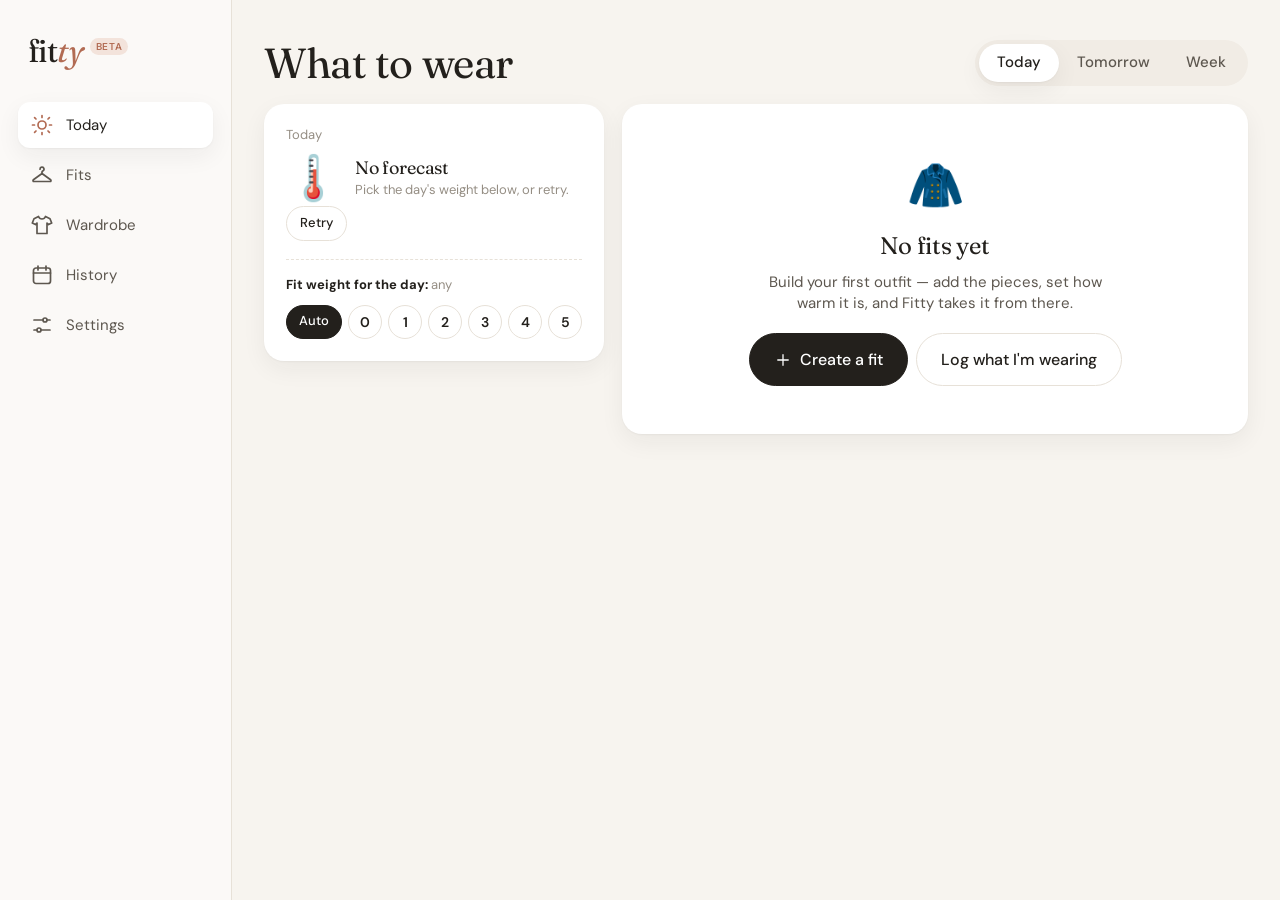
==== beta/index.html @ eacb48b5 "Fitty v2.7 beta Seasonal storage, share a fit as an image, device-to-device transfer by QR. Lives in" ====
<!DOCTYPE html>
<html lang="en">
<head>
  <meta charset="utf-8">
  <meta name="viewport" content="width=device-width, initial-scale=1, viewport-fit=cover">
  <title>fitty</title>
  <meta name="description" content="Fitty picks your outfit so you don't have to.">
  <meta name="theme-color" content="#F7F4EF">
  <meta name="color-scheme" content="light dark">
  <script>
    // Apply the saved theme before the page paints (no white flash in dark mode).
    try {
      var p = localStorage.getItem('fitbud:theme') || 'light';
      var t = p === 'system' ? (matchMedia('(prefers-color-scheme: dark)').matches ? 'dark' : 'light') : p;
      document.documentElement.dataset.theme = t;
      var l = localStorage.getItem('fitty:lang');
      if (l === 'ar') { document.documentElement.lang = 'ar'; document.documentElement.dir = 'rtl'; }
    } catch (e) {}
  </script>
  <link rel="manifest" href="manifest.webmanifest">
  <link rel="icon" href="icons/icon-192.png" type="image/png">
  <link rel="apple-touch-icon" href="icons/apple-touch-icon.png">
  <meta name="apple-mobile-web-app-capable" content="yes">
  <meta name="mobile-web-app-capable" content="yes">
  <meta name="apple-mobile-web-app-status-bar-style" content="default">
  <meta name="apple-mobile-web-app-title" content="fitty">
  <link rel="preconnect" href="https://fonts.googleapis.com">
  <link rel="preconnect" href="https://fonts.gstatic.com" crossorigin>
  <link href="https://fonts.googleapis.com/css2?family=Fraunces:ital,opsz,wght@0,9..144,400;0,9..144,600;1,9..144,400;1,9..144,600&family=DM+Sans:opsz,wght@9..40,400;9..40,500;9..40,600&family=IBM+Plex+Sans+Arabic:wght@400;500;600&family=Noto+Naskh+Arabic:wght@500;600&display=swap" rel="stylesheet">
  <link rel="stylesheet" href="styles.css">
</head>
<body>
  <div class="app">
    <aside class="sidenav" aria-label="Main">
      <div class="brand">fit<em>ty</em></div>
      <nav class="navlist" id="sidenav"></nav>
    </aside>
    <main class="main">
      <header class="topbar">
        <div class="brand brand-mobile">fit<em>ty</em></div>
        <div id="topbar-right"></div>
      </header>
      <section id="view" class="view"></section>
    </main>
    <nav class="tabbar" id="tabbar" aria-label="Main"></nav>
  </div>
  <div id="sheets"></div>
  <div id="toasts" aria-live="polite"></div>
  <div id="dropveil" class="dropveil" hidden><div>Drop photos on a section</div></div>
  <script type="module" src="js/app.js"></script>
</body>
</html>
---- beta/styles.css ----
/* Fitty — light, airy, fashion-app styling */
:root {
  --bg: #F7F4EF;
  --surface: #FFFFFF;
  --tile: #F1ECE5;
  --tile-2: #EAE3D9;
  --ink: #23201C;
  --ink-2: #5D574F;
  --muted: #958E84;
  --line: #E7E1D8;
  --accent: #B26B53;
  --accent-ink: #FFFFFF;
  --accent-soft: #F3E3DB;
  --ok: #5E7F64;
  --danger: #B5483C;
  --light: #F0C987;
  --heavy: #8EA6BC;
  --radius: 20px;
  --radius-s: 12px;
  --shadow: 0 1px 2px rgba(35,32,28,.04), 0 8px 24px rgba(35,32,28,.06);
  --shadow-lg: 0 20px 60px rgba(35,32,28,.18);
  --serif: 'Fraunces', 'Iowan Old Style', 'Palatino Linotype', Georgia, serif;
  --sans: 'DM Sans', system-ui, -apple-system, 'Segoe UI', Roboto, sans-serif;
  --safe-b: env(safe-area-inset-bottom, 0px);
  --on-ink: #FFFFFF;
  --glass: rgba(255,255,255,.88);
  --glass-2: rgba(255,255,255,.5);
  --float: rgba(255,255,255,.94);
  --ok-soft: #E5EEE6;
  --backdrop: rgba(35,32,28,.32);
  --range-mid: #E9DFCF;
  --toast-btn: #F3E3DB;
  color-scheme: light;
}
:root[data-theme="dark"] {
  --bg: #151311;
  --surface: #1F1C19;
  --tile: #2A2622;
  --tile-2: #3A342E;
  --ink: #F2EDE6;
  --ink-2: #C9C1B6;
  --muted: #8F877C;
  --line: #342F2A;
  --accent: #D9917A;
  --accent-ink: #1A1715;
  --accent-soft: #3B2A23;
  --ok: #93B898;
  --ok-soft: #22302A;
  --danger: #EC8476;
  --light: #C9A15E;
  --heavy: #7D98B2;
  --on-ink: #171513;
  --glass: rgba(26,23,21,.86);
  --glass-2: rgba(31,28,25,.6);
  --float: rgba(31,28,25,.94);
  --backdrop: rgba(0,0,0,.55);
  --range-mid: #4A433B;
  --toast-btn: #B26B53;
  --shadow: 0 1px 2px rgba(0,0,0,.3), 0 8px 24px rgba(0,0,0,.25);
  --shadow-lg: 0 20px 60px rgba(0,0,0,.55);
  color-scheme: dark;
}
html { transition: background-color .2s; }
.theme-btn svg { width: 18px; height: 18px; }
#topbar-right { display: flex; gap: 8px; align-items: center; }

* { box-sizing: border-box; }
html, body { margin: 0; height: 100%; }
body {
  background: var(--bg); color: var(--ink); font-family: var(--sans); font-size: 15px; line-height: 1.45;
  -webkit-font-smoothing: antialiased; -webkit-tap-highlight-color: transparent;
}
button, input, select { font: inherit; color: inherit; }
button { cursor: pointer; }
img { display: block; max-width: 100%; }
h1, h2, h3 { font-family: var(--serif); font-weight: 400; margin: 0; letter-spacing: -0.01em; }
h1 { font-size: 34px; line-height: 1.1; }
h2 { font-size: 24px; }
h3 { font-size: 18px; }
.muted { color: var(--muted); }
.small { font-size: 13px; }
.hidden { display: none !important; }

/* ---------- Layout ---------- */
.app { display: flex; min-height: 100vh; }
.sidenav { display: none; }
.main { flex: 1; min-width: 0; padding-bottom: calc(84px + var(--safe-b)); }
.topbar { display: flex; align-items: center; justify-content: space-between; padding: 18px 20px 6px; }
.brand { font-family: var(--serif); font-size: 26px; letter-spacing: -0.02em; }
.brand em { color: var(--accent); }
.view { padding: 8px 20px 24px; max-width: 1120px; margin: 0 auto; }
.view-head { display: flex; align-items: end; justify-content: space-between; gap: 12px; margin: 10px 0 18px; flex-wrap: wrap; }
.view-head p { margin: 6px 0 0; }

.tabbar {
  position: fixed; left: 0; right: 0; bottom: 0; z-index: 20;
  display: grid; grid-template-columns: repeat(5, 1fr);
  background: var(--glass); backdrop-filter: blur(16px); -webkit-backdrop-filter: blur(16px);
  border-top: 1px solid var(--line); padding: 6px 4px calc(6px + var(--safe-b));
}
.tab { background: none; border: 0; display: flex; flex-direction: column; align-items: center; gap: 2px;
  padding: 6px 0; font-size: 11px; color: var(--muted); border-radius: 12px; }
.tab svg { width: 24px; height: 24px; }
.tab.active { color: var(--ink); }
.tab.active svg { color: var(--accent); }

@media (min-width: 900px) {
  .sidenav { display: flex; flex-direction: column; gap: 28px; width: 232px; padding: 28px 18px;
    position: sticky; top: 0; height: 100vh; border-inline-end: 1px solid var(--line); background: var(--glass-2); }
  .sidenav .brand { font-size: 32px; padding-inline-start: 10px; }
  .navlist { display: flex; flex-direction: column; gap: 4px; }
  .navlist .tab { flex-direction: row; gap: 12px; font-size: 15px; padding: 11px 12px; justify-content: flex-start; color: var(--ink-2); }
  .navlist .tab.active { background: var(--surface); box-shadow: var(--shadow); color: var(--ink); }
  .tabbar, .brand-mobile { display: none; }
  .main { padding-bottom: 0; }
  .topbar { padding: 22px 32px 0; justify-content: flex-end; }
  .view { padding: 8px 32px 40px; }
  h1 { font-size: 42px; }
}

/* ---------- Buttons & inputs ---------- */
.btn { border: 1px solid var(--line); background: var(--surface); border-radius: 999px; padding: 10px 18px;
  font-weight: 500; display: inline-flex; align-items: center; justify-content: center; gap: 8px; transition: transform .08s, background .15s; }
.btn:active { transform: scale(.97); }
.btn svg { width: 18px; height: 18px; }
.btn.primary { background: var(--ink); color: var(--on-ink); border-color: var(--ink); }
.btn.accent { background: var(--accent); color: var(--accent-ink); border-color: var(--accent); }
.btn.ghost { background: transparent; border-color: transparent; }
.btn.danger { color: var(--danger); }
.btn.danger.solid { background: var(--danger); color: #fff; border-color: var(--danger); }
.btn.lg { padding: 14px 24px; font-size: 16px; }
.btn.sm { padding: 7px 13px; font-size: 13px; }
.btn.icon { padding: 9px; border-radius: 50%; }
.btn[disabled] { opacity: .45; pointer-events: none; }
.input, select.input { width: 100%; border: 1px solid var(--line); background: var(--surface); border-radius: var(--radius-s);
  padding: 11px 14px; outline: none; transition: border-color .15s; }
.input:focus { border-color: var(--ink-2); }
label.field { display: block; margin-bottom: 16px; }
label.field > span { display: block; font-size: 13px; color: var(--ink-2); margin-bottom: 6px; font-weight: 500; }

.chips { display: flex; gap: 8px; overflow-x: auto; padding: 2px 2px 6px; scrollbar-width: none; }
.chips::-webkit-scrollbar { display: none; }
.chip { flex: none; border: 1px solid var(--line); background: var(--surface); border-radius: 999px; padding: 7px 14px;
  font-size: 13.5px; color: var(--ink-2); display: inline-flex; align-items: center; gap: 7px; white-space: nowrap; }
.chip.active { background: var(--ink); color: var(--on-ink); border-color: var(--ink); }
.chip .dot { width: 8px; height: 8px; border-radius: 50%; }

.seg { display: inline-flex; background: var(--tile); border-radius: 999px; padding: 4px; }
.seg button { border: 0; background: transparent; padding: 8px 18px; border-radius: 999px; font-weight: 500; color: var(--ink-2); }
.seg button.active { background: var(--surface); color: var(--ink); box-shadow: var(--shadow); }

.card { background: var(--surface); border-radius: var(--radius); box-shadow: var(--shadow); }
.pad { padding: 20px; }

/* ---------- Today ---------- */
.today-grid { display: grid; gap: 18px; }
@media (min-width: 900px) { .today-grid { grid-template-columns: 340px 1fr; align-items: start; } }
.weather { padding: 22px; position: relative; overflow: hidden; }
.weather .big { display: flex; align-items: center; gap: 14px; margin: 10px 0 6px; }
.weather .emoji { font-size: 44px; line-height: 1; }
.weather .temp { font-family: var(--serif); font-size: 48px; line-height: 1; }
.weather .temp small { font-size: 18px; color: var(--muted); font-family: var(--sans); }
.weather .meta { display: flex; gap: 14px; flex-wrap: wrap; color: var(--ink-2); font-size: 13.5px; }
.target { margin-top: 18px; padding-top: 16px; border-top: 1px dashed var(--line); }
.target-row { display: grid; grid-template-columns: auto repeat(6, minmax(0, 1fr)); gap: 6px; margin-top: 10px; }
.wbtn { width: 100%; aspect-ratio: 1; max-width: 42px; justify-self: center; border-radius: 50%; border: 1px solid var(--line); background: var(--surface); font-weight: 600; font-size: 14px; }
.wbtn.auto { width: auto; max-width: none; aspect-ratio: auto; padding: 0 12px; border-radius: 999px; font-weight: 500; font-size: 13px; }
.wbtn.active { background: var(--ink); color: var(--on-ink); border-color: var(--ink); }
.wbtn.suggested:not(.active) { border-color: var(--accent); color: var(--accent); }

.rec { padding: 18px; }
.rec-head { display: flex; justify-content: space-between; align-items: start; gap: 10px; margin-bottom: 14px; }
.rec-actions { display: grid; grid-template-columns: 1fr 1.6fr; gap: 10px; margin-top: 16px; }
.reasons { display: flex; gap: 8px; flex-wrap: wrap; margin-top: 12px; }
.reason { font-size: 12.5px; background: var(--tile); color: var(--ink-2); border-radius: 999px; padding: 5px 11px; }
.wearing-badge { display: inline-flex; align-items: center; gap: 6px; background: var(--ok-soft); color: var(--ok); padding: 5px 12px; border-radius: 999px; font-size: 13px; font-weight: 600; }
.empty { text-align: center; padding: 48px 24px; }
.empty .art { font-size: 46px; margin-bottom: 10px; }
.empty p { color: var(--ink-2); max-width: 340px; margin: 8px auto 18px; }
.fade-in { animation: fadeIn .35s ease; }
@keyframes fadeIn { from { opacity: 0; transform: translateY(6px); } to { opacity: 1; transform: none; } }

/* Flat-lay of a fit */
.flatlay { display: grid; grid-template-columns: repeat(auto-fill, minmax(130px, 1fr)); gap: 10px; }
.flatlay.big { grid-template-columns: repeat(auto-fill, minmax(150px, 1fr)); }
.item { background: var(--tile); border-radius: 16px; overflow: hidden; position: relative; aspect-ratio: 1 / 1.12; display: flex; flex-direction: column; }
.item .img { flex: 1; display: flex; align-items: center; justify-content: center; padding: 10px; min-height: 0; }
.item .img img { max-height: 100%; max-width: 100%; object-fit: contain; filter: drop-shadow(0 6px 10px rgba(35,32,28,.12)); }
.item .label { padding: 7px 10px 9px; font-size: 12.5px; line-height: 1.25; }
.item .label b { display: block; font-weight: 500; white-space: nowrap; overflow: hidden; text-overflow: ellipsis; }
.item .label span { color: var(--muted); font-size: 11.5px; text-transform: capitalize; }
.item.textonly .img { font-family: var(--serif); font-size: 19px; text-align: center; color: var(--ink-2); padding: 14px; line-height: 1.2; word-break: break-word; }
.item .x { position: absolute; top: 6px; inset-inline-end: 6px; width: 28px; height: 28px; border-radius: 50%; border: 0; background: var(--float); color: var(--ink);
  display: flex; align-items: center; justify-content: center; box-shadow: var(--shadow); }
.item .x svg { width: 14px; height: 14px; }
.item .busy { position: absolute; inset-inline-start: 8px; top: 8px; font-size: 11px; background: var(--float); padding: 3px 8px; border-radius: 999px; }
.item.selected { outline: 2.5px solid var(--ink); outline-offset: -2.5px; }
.item .check { position: absolute; top: 7px; inset-inline-end: 7px; width: 24px; height: 24px; border-radius: 50%; background: var(--ink); color: var(--on-ink); display: none; align-items: center; justify-content: center; }
.item.selected .check { display: flex; }
.item .check svg { width: 14px; height: 14px; }
button.item { border: 0; padding: 0; text-align: start; }

/* ---------- Fits list ---------- */
.fit-grid { display: grid; grid-template-columns: repeat(auto-fill, minmax(160px, 1fr)); gap: 14px; }
@media (min-width: 900px) { .fit-grid { grid-template-columns: repeat(auto-fill, minmax(210px, 1fr)); gap: 18px; } }
.fitcard { position: relative; border: 0; padding: 0; text-align: start; background: var(--surface); border-radius: var(--radius); box-shadow: var(--shadow); overflow: hidden; transition: transform .15s; }
.fitcard:hover { transform: translateY(-2px); }
.fitcard .body { padding: 10px 13px 13px; }
.fitcard .name { font-family: var(--serif); font-size: 17px; white-space: nowrap; overflow: hidden; text-overflow: ellipsis; }
.fitcard .sub { display: flex; justify-content: space-between; align-items: center; font-size: 12px; color: var(--muted); margin-top: 3px; gap: 6px; }
.collage { display: grid; gap: 3px; aspect-ratio: 1 / 1; background: var(--surface); padding: 3px; }
.collage .c { background: var(--tile); display: flex; align-items: center; justify-content: center; overflow: hidden; border-radius: 10px; min-height: 0; min-width: 0; }
.collage .c img { max-width: 88%; max-height: 88%; object-fit: contain; }
.collage .c.t { font-family: var(--serif); font-size: 14px; color: var(--ink-2); text-align: center; padding: 6px; line-height: 1.15; }
.collage.n1 { grid-template-columns: 1fr; }
.collage.n2 { grid-template-columns: 1fr 1fr; }
.collage.n3 { grid-template-columns: 1fr 1fr; grid-template-rows: 1fr 1fr; }
.collage.n3 .c:first-child { grid-row: span 2; }
.collage.n4 { grid-template-columns: 1fr 1fr; grid-template-rows: 1fr 1fr; }
.wdots { display: inline-flex; gap: 3px; align-items: center; }
.wdots i { width: 6px; height: 6px; border-radius: 50%; background: var(--tile-2); }
.wdots i.on { background: var(--heavy); }
.wdots.light i.on { background: var(--light); }
.grouptag { display: inline-flex; align-items: center; gap: 5px; font-size: 12px; color: var(--ink-2); }
.grouptag .dot { width: 7px; height: 7px; border-radius: 50%; }
.fab-row { display: flex; gap: 8px; }

/* ---------- Sheets (modals) ---------- */
#sheets .sheet-wrap { position: fixed; inset: 0; z-index: 50; display: flex; align-items: flex-end; justify-content: center; }
.sheet-backdrop { position: absolute; inset: 0; background: var(--backdrop); animation: fade .2s ease; }
.sheet { position: relative; background: var(--bg); width: 100%; max-height: 94vh; border-radius: 26px 26px 0 0; box-shadow: var(--shadow-lg);
  display: flex; flex-direction: column; animation: up .26s cubic-bezier(.2,.8,.2,1); }
.sheet.full { height: 94vh; }
.sheet-head { display: flex; align-items: center; justify-content: space-between; gap: 10px; padding: 16px 18px 10px; }
.sheet-head h2 { font-size: 22px; }
.sheet-body { padding: 4px 18px 18px; overflow-y: auto; flex: 1; -webkit-overflow-scrolling: touch; }
.sheet-foot { padding: 12px 18px calc(14px + var(--safe-b)); border-top: 1px solid var(--line); display: flex; gap: 10px; background: var(--bg); border-radius: 0 0 26px 26px; }
.sheet-foot .grow { flex: 1; }
.grabber { width: 40px; height: 4px; border-radius: 4px; background: var(--tile-2); margin: 8px auto 0; }
@media (min-width: 900px) {
  #sheets .sheet-wrap { align-items: center; }
  .sheet { width: min(760px, 92vw); border-radius: 26px; max-height: 88vh; }
  .sheet.narrow { width: min(460px, 92vw); }
  .sheet.full { height: 88vh; }
  .grabber { display: none; }
}
.head-btns { display: flex; gap: 2px; }
/* Movable sheets (the pieces picker): you can see and use the editor underneath */
.sheet-wrap.movable { pointer-events: none; }
.sheet-wrap.movable .sheet { pointer-events: auto; transition: translate .22s cubic-bezier(.2,.8,.2,1); }
.sheet-wrap.movable .sheet-backdrop { display: none; }
.sheet.movable { box-shadow: 0 -6px 30px rgba(0,0,0,.14), var(--shadow-lg); }
.sheet.movable.picker { max-height: 64vh; }
.sheet.movable .sheet-head, .sheet.movable .grabber { cursor: grab; touch-action: none; user-select: none; -webkit-user-select: none; }
.sheet.movable .grabber { display: block; width: 46px; padding: 0; margin: 8px auto 0; }
.sheet.movable.dragging { transition: none; }
.sheet.movable.dragging .sheet-head { cursor: grabbing; }
.sheet.movable.no-anim { transition: none; animation: none; }
.sheet.collapsed .sheet-body, .sheet.collapsed .sheet-foot { display: none !important; }
.sheet.collapsed { height: auto !important; }
.sheet.collapsed .sheet-head { padding-bottom: calc(14px + var(--safe-b)); }
@media (min-width: 900px) {
  .sheet.movable.picker { width: min(460px, 92vw); max-height: 80vh; }
  .sheet.movable.collapsed .sheet-head { padding-bottom: 12px; }
}
@keyframes up { from { transform: translateY(40px); opacity: 0; } to { transform: none; opacity: 1; } }
@keyframes fade { from { opacity: 0; } to { opacity: 1; } }

/* ---------- Fit editor ---------- */
.slot { background: var(--surface); border-radius: var(--radius); padding: 14px; margin-bottom: 12px; border: 2px dashed transparent; transition: border-color .15s, background .15s; }
.slot.dragover { border-color: var(--accent); background: var(--accent-soft); }
.slot.active-slot { box-shadow: 0 0 0 1.5px var(--line); }
.slot-head { display: flex; justify-content: space-between; align-items: center; margin-bottom: 10px; }
.slot-head h3 { font-size: 17px; display: flex; align-items: center; gap: 8px; }
.slot-head .count { font-family: var(--sans); font-size: 12px; color: var(--muted); }
.slot .flatlay { grid-template-columns: repeat(auto-fill, minmax(96px, 1fr)); gap: 8px; }
.add-tile { border: 1.5px dashed var(--tile-2); background: transparent; border-radius: 16px; aspect-ratio: 1 / 1.12; display: flex; flex-direction: column;
  align-items: center; justify-content: center; gap: 6px; color: var(--muted); font-size: 12.5px; padding: 8px; text-align: center; }
.add-tile svg { width: 22px; height: 22px; }
.add-tile:hover { border-color: var(--accent); color: var(--accent); }
.slot-hint { font-size: 12px; color: var(--muted); margin-top: 8px; }

.weight-box { background: var(--surface); border-radius: var(--radius); padding: 16px; margin-bottom: 14px; }
.weight-top { display: flex; justify-content: space-between; align-items: baseline; }
.weight-val { font-family: var(--serif); font-size: 30px; line-height: 1; }
.range { -webkit-appearance: none; appearance: none; width: 100%; height: 8px; border-radius: 8px; margin: 18px 0 8px;
  background: linear-gradient(90deg, var(--light), var(--range-mid) 50%, var(--heavy)); outline: none; }
.range::-webkit-slider-thumb { -webkit-appearance: none; width: 28px; height: 28px; border-radius: 50%; background: var(--surface); border: 2px solid var(--ink); box-shadow: var(--shadow); cursor: grab; }
.range::-moz-range-thumb { width: 26px; height: 26px; border-radius: 50%; background: var(--surface); border: 2px solid var(--ink); cursor: grab; }
.range-labels { display: flex; justify-content: space-between; font-size: 11.5px; color: var(--muted); }
.two-col { display: grid; grid-template-columns: 1fr 1fr; gap: 12px; }

/* ---------- Piece picker / new piece ---------- */
.dropzone { border: 1.5px dashed var(--tile-2); border-radius: var(--radius); padding: 18px; text-align: center; color: var(--ink-2); background: var(--surface); transition: .15s; }
.dropzone.dragover { border-color: var(--accent); background: var(--accent-soft); }
.dropzone .btns { display: flex; gap: 8px; justify-content: center; flex-wrap: wrap; margin-top: 10px; }
.preview { background: var(--tile); border-radius: var(--radius); aspect-ratio: 1 / 1; max-height: 340px; width: 100%; display: flex; align-items: center; justify-content: center; position: relative; overflow: hidden; margin-bottom: 12px; }
.preview img { max-width: 86%; max-height: 86%; object-fit: contain; filter: drop-shadow(0 10px 16px rgba(35,32,28,.14)); }
.preview .ph { font-family: var(--serif); font-size: 22px; color: var(--muted); padding: 20px; text-align: center; }
.preview .busy { position: absolute; bottom: 10px; left: 50%; transform: translateX(-50%); background: var(--float); padding: 6px 12px; border-radius: 999px; font-size: 12.5px; box-shadow: var(--shadow); }
.row { display: flex; gap: 8px; align-items: center; }
.row .input { flex: 1; }
.section-title { font-size: 12px; text-transform: uppercase; letter-spacing: .08em; color: var(--muted); margin: 18px 0 10px; font-weight: 600; }

/* ---------- History ---------- */
.cal-head { display: flex; align-items: center; justify-content: space-between; margin-bottom: 12px; }
.cal { display: grid; grid-template-columns: repeat(7, 1fr); gap: 6px; }
.cal .dow { font-size: 11px; color: var(--muted); text-align: center; padding-bottom: 2px; text-transform: uppercase; letter-spacing: .06em; }
.day { aspect-ratio: 1 / 1.15; border: 0; border-radius: 12px; background: var(--surface); padding: 4px; display: flex; flex-direction: column; align-items: stretch; position: relative; overflow: hidden; }
.day .n { font-size: 11.5px; color: var(--ink-2); text-align: start; padding-inline-start: 3px; }
.day .th { flex: 1; display: flex; align-items: center; justify-content: center; min-height: 0; }
.day .th img { max-height: 100%; max-width: 100%; object-fit: contain; }
.day .th .t { font-family: var(--serif); font-size: 10px; color: var(--ink-2); line-height: 1.1; text-align: center; overflow: hidden; }
.day.out { opacity: .35; }
.day.today { box-shadow: inset 0 0 0 1.5px var(--accent); }
.day.worn { background: var(--tile); }
.day.future { background: transparent; border: 1px dashed var(--line); }
.stats { display: grid; grid-template-columns: repeat(3, 1fr); gap: 10px; margin-top: 18px; }
.stat { padding: 14px; }
.stat b { font-family: var(--serif); font-size: 24px; font-weight: 400; display: block; }
.stat span { font-size: 12px; color: var(--muted); }

/* ---------- Settings ---------- */
.settings { display: grid; gap: 16px; max-width: 720px; }
.settings .card h3 { margin-bottom: 4px; }
.settings .card > p { margin: 0 0 14px; color: var(--ink-2); font-size: 13.5px; }
.map-table { width: 100%; border-collapse: collapse; }
.map-table td { padding: 6px 4px; border-bottom: 1px solid var(--line); font-size: 14px; }
.map-table input { width: 80px; padding: 7px 10px; }
.result-list { display: flex; flex-direction: column; gap: 6px; margin-top: 10px; }
.result-list button { text-align: left; border: 1px solid var(--line); background: var(--surface); border-radius: var(--radius-s); padding: 10px 12px; }
.group-row { display: flex; align-items: center; gap: 10px; padding: 8px 0; border-bottom: 1px solid var(--line); }
.group-row .input { flex: 1; }
.swatch { width: 26px; height: 26px; border-radius: 50%; border: 2px solid var(--surface); box-shadow: 0 0 0 1px var(--line); flex: none; }
.toggle { display: flex; align-items: center; justify-content: space-between; gap: 12px; }
.switch { position: relative; width: 48px; height: 28px; flex: none; }
.switch input { opacity: 0; width: 0; height: 0; }
.switch span { position: absolute; inset: 0; background: var(--tile-2); border-radius: 999px; transition: .2s; }
.switch span::after { content: ''; position: absolute; width: 22px; height: 22px; inset-inline-start: 3px; top: 3px; background: #fff; border-radius: 50%; transition: .2s; box-shadow: 0 1px 3px rgba(0,0,0,.2); }
.switch input:checked + span { background: var(--ok); }
.switch input:checked + span::after { transform: translateX(20px); }

/* ---------- Toasts & drop veil ---------- */
#toasts { position: fixed; left: 50%; transform: translateX(-50%); bottom: calc(96px + var(--safe-b)); z-index: 100000; display: flex; flex-direction: column; gap: 8px; align-items: center; pointer-events: none; width: max-content; max-width: 92vw; }
@media (min-width: 900px) { #toasts { bottom: 28px; } }
.toast { background: var(--ink); color: var(--on-ink); padding: 11px 18px; border-radius: 999px; font-size: 14px; box-shadow: var(--shadow-lg); animation: up .25s ease; pointer-events: auto; display: flex; gap: 12px; align-items: center; }
.toast button { background: none; border: 0; color: var(--toast-btn); font-weight: 600; padding: 0; }
.dropveil { position: fixed; inset: 0; z-index: 40; pointer-events: none; background: rgba(178,107,83,.06); border: 3px dashed var(--accent); }
.dropveil div { position: absolute; top: 18px; left: 50%; transform: translateX(-50%); background: var(--accent); color: #fff; padding: 8px 16px; border-radius: 999px; font-size: 14px; }
:root[data-theme="dark"] .sheet { border: 1px solid var(--line); }
:root[data-theme="dark"] .sheet.movable { box-shadow: 0 0 0 1px rgba(255,255,255,.04), var(--shadow-lg); }

/* =================== v2 =================== */
:root { --warn: #A87318; --warn-soft: #F6EBD3; --danger-soft: #F6E0DC; }
:root[data-theme="dark"] { --warn: #E2B25C; --warn-soft: #3A2F1C; --danger-soft: #3A2320; }
.chips.mt { margin-top: 14px; }
.linkbtn { background: none; border: 0; padding: 0; color: var(--accent); font-weight: 500; font-size: 13px; }

/* color dots + harmony badge */
.cdot { display: inline-block; width: 9px; height: 9px; border-radius: 50%; margin-inline-end: 5px; vertical-align: -0.5px; box-shadow: inset 0 0 0 1px rgba(0,0,0,.12); }
:root[data-theme="dark"] .cdot, :root[data-theme="dark"] .cdots i { box-shadow: inset 0 0 0 1px rgba(255,255,255,.18); }
.cdots { display: inline-flex; gap: 3px; align-items: center; }
.cdots i { width: 10px; height: 10px; border-radius: 50%; box-shadow: inset 0 0 0 1px rgba(0,0,0,.12); }
.hbadge { display: inline-flex; align-items: center; gap: 5px; font-size: 12px; font-weight: 600; padding: 3px 10px; border-radius: 999px; white-space: nowrap; }
.hbadge::before { content: ''; width: 6px; height: 6px; border-radius: 50%; background: currentColor; }
.hbadge.great { background: var(--ok-soft); color: var(--ok); }
.hbadge.good { background: var(--tile); color: var(--ok); }
.hbadge.bold { background: var(--warn-soft); color: var(--warn); }
.hbadge.clash { background: var(--danger-soft); color: var(--danger); }
.learned-note { margin-top: 12px; font-size: 13px; color: var(--ink-2); background: var(--tile); border-radius: 12px; padding: 8px 12px; }

/* color strip in the fit editor */
.color-strip { display: flex; align-items: center; gap: 14px; background: var(--surface); border-radius: var(--radius); padding: 12px 16px; margin-bottom: 12px; flex-wrap: wrap; }
.color-strip .swatches { display: flex; }
.color-strip .sw { width: 26px; height: 26px; border-radius: 50%; border: 2px solid var(--surface); margin-inline-start: -6px; display: flex; align-items: center; justify-content: center; font-size: 12px; color: var(--muted); box-shadow: 0 0 0 1px var(--line); }
.color-strip .sw:first-child { margin-inline-start: 0; }
.color-strip .ch-text { display: flex; gap: 8px; align-items: center; flex-wrap: wrap; flex: 1; min-width: 180px; }

/* palette picker */
.palette { display: grid; grid-template-columns: repeat(auto-fill, minmax(30px, 1fr)); gap: 8px; }
.psw { width: 30px; height: 30px; border-radius: 50%; border: 0; box-shadow: inset 0 0 0 1px rgba(0,0,0,.14); justify-self: center; transition: transform .1s; }
:root[data-theme="dark"] .psw { box-shadow: inset 0 0 0 1px rgba(255,255,255,.2); }
.psw:hover { transform: scale(1.1); }
.psw.on { box-shadow: 0 0 0 2px var(--bg), 0 0 0 4px var(--ink); }

/* how did it feel */
.feel-card { position: relative; display: flex; align-items: center; gap: 16px; padding-block: 16px; padding-inline: 18px 48px; margin-bottom: 18px; flex-wrap: wrap; border: 1px solid var(--line); }
.feel-q { flex: 1; min-width: 200px; }
.feel-q b { display: block; font-family: var(--serif); font-weight: 400; font-size: 18px; margin: 2px 0; }
.feel-btns { display: flex; gap: 8px; flex-wrap: wrap; }
.feel-btns .btn { padding: 9px 14px; }
.feel-x { position: absolute; top: 8px; inset-inline-end: 8px; }
.feel-row { display: flex; gap: 8px; align-items: center; flex-wrap: wrap; margin-top: 14px; }

/* ideas */
.ideas { display: grid; gap: 12px; }
.idea { display: grid; grid-template-columns: 120px 1fr; gap: 14px; padding: 10px; box-shadow: none; border: 1px solid var(--line); }
.idea-collage .collage { border-radius: 14px; overflow: hidden; }
.idea-body { display: flex; flex-direction: column; gap: 6px; min-width: 0; padding: 4px 4px 2px 0; }
.idea-top { display: flex; justify-content: space-between; align-items: center; gap: 8px; }
.idea-names { display: flex; flex-wrap: wrap; gap: 4px 12px; font-size: 13.5px; }
.idea-actions { display: flex; gap: 8px; margin-top: auto; padding-top: 4px; justify-content: flex-end; flex-wrap: wrap; }
@media (min-width: 900px) { .idea { grid-template-columns: 150px 1fr; } }

/* week planner */
.wk-head { display: flex; justify-content: space-between; align-items: center; gap: 12px; margin-bottom: 12px; flex-wrap: wrap; }
.wk-head > div { min-width: 0; flex: 1; }
.wk-list { display: grid; gap: 10px; }
.wk-row { display: grid; grid-template-columns: 92px 64px 1fr auto; align-items: center; gap: 12px; padding: 10px 14px; }
.wk-row.is-today { box-shadow: inset 0 0 0 1.5px var(--accent), var(--shadow); }
.wk-date b { display: block; font-family: var(--serif); font-weight: 400; font-size: 17px; }
.wk-date span { font-size: 12px; color: var(--muted); }
.wk-wx { display: flex; flex-direction: column; align-items: center; font-size: 22px; line-height: 1.1; }
.wk-wx span { font-size: 14px; font-weight: 600; }
.wk-wx small { font-size: 10.5px; color: var(--muted); }
.wk-fit { display: flex; align-items: center; gap: 12px; min-width: 0; }
.wk-thumb { width: 60px; flex: none; border-radius: 12px; overflow: hidden; }
.wk-thumb .collage { padding: 2px; gap: 2px; }
.wk-thumb .collage .c { border-radius: 6px; }
.wk-thumb .collage .c.t { font-size: 8px; }
.wk-name { min-width: 0; }
.wk-name b { display: block; font-weight: 500; white-space: nowrap; overflow: hidden; text-overflow: ellipsis; }
.wk-name > span { display: flex; gap: 8px; align-items: center; margin-top: 4px; flex-wrap: wrap; }
.wk-act { display: flex; gap: 6px; justify-content: flex-end; }
@media (max-width: 640px) {
  .wk-row { grid-template-columns: 74px 1fr; grid-template-areas: "date fit" "wx act"; row-gap: 8px; padding: 12px; }
  .wk-date { grid-area: date; } .wk-fit { grid-area: fit; }
  .wk-wx { grid-area: wx; flex-direction: row; gap: 4px; font-size: 15px; align-items: center; justify-content: flex-start; }
  .wk-wx small { display: none; }
  .wk-act { grid-area: act; justify-content: flex-end; }
  .wk-thumb { width: 52px; }
  .wk-act .btn.sm { padding: 6px 12px; font-size: 12.5px; }
}

/* stats */
.kpis { display: grid; grid-template-columns: repeat(2, 1fr); gap: 10px; margin-bottom: 14px; }
@media (min-width: 900px) { .kpis { grid-template-columns: repeat(4, 1fr); } }
.stat b small { font-size: 15px; color: var(--muted); font-family: var(--sans); }
.stats-grid { display: grid; gap: 14px; }
@media (min-width: 900px) { .stats-grid { grid-template-columns: 1fr 1fr; align-items: start; } }
.stats-grid h3 { margin-bottom: 6px; }
.bars { display: grid; gap: 10px; margin-top: 10px; }
.bar-row { display: grid; grid-template-columns: minmax(80px, 38%) 1fr 36px; align-items: center; gap: 10px; font-size: 13.5px; }
.bar-label { white-space: nowrap; overflow: hidden; text-overflow: ellipsis; color: var(--ink-2); }
.bar-track { height: 10px; border-radius: 4px; background: var(--tile); overflow: hidden; }
.bar { display: block; height: 100%; border-radius: 4px; background: var(--accent); }
.bar-row:hover .bar { filter: brightness(1.08); }
.bar-val { text-align: right; font-variant-numeric: tabular-nums; color: var(--ink); font-weight: 500; }
.flatlay.mini { grid-template-columns: repeat(auto-fill, minmax(92px, 1fr)); gap: 8px; margin-top: 10px; }
.flatlay.mini .item .label b { font-size: 12px; }
.colorbar { display: flex; gap: 2px; height: 22px; border-radius: 6px; overflow: hidden; margin: 12px 0; }
.colorbar span { min-width: 6px; }
.legend { display: flex; flex-wrap: wrap; gap: 6px 14px; font-size: 13px; color: var(--ink-2); }
.legend i { display: inline-block; width: 10px; height: 10px; border-radius: 50%; margin-inline-end: 6px; box-shadow: inset 0 0 0 1px rgba(0,0,0,.14); }
.legend b { color: var(--ink); font-weight: 600; margin-inline-start: 2px; }
.cpw { display: grid; gap: 6px; }
.cpw button { display: grid; grid-template-columns: 1fr auto; grid-template-areas: "n v" "n s"; text-align: left; background: var(--tile); border: 0; border-radius: 12px; padding: 8px 12px; column-gap: 10px; }
.cpw span { grid-area: n; align-self: center; white-space: nowrap; overflow: hidden; text-overflow: ellipsis; }
.cpw b { grid-area: v; text-align: end; font-variant-numeric: tabular-nums; }
.cpw small { grid-area: s; text-align: end; color: var(--muted); font-size: 11.5px; }
.comfort { display: grid; grid-template-columns: repeat(3, 1fr); gap: 8px; margin-top: 10px; }
.comfort div { background: var(--tile); border-radius: 12px; padding: 10px; text-align: center; }
.comfort b { display: block; font-family: var(--serif); font-weight: 400; font-size: 26px; }
.comfort span { font-size: 12px; color: var(--ink-2); }

/* what's new */
.whatsnew { display: grid; gap: 14px; }
.whatsnew > div { display: flex; gap: 14px; align-items: flex-start; }
.wn-e { font-size: 22px; min-width: 52px; text-align: center; }
.whatsnew b { font-family: var(--serif); font-weight: 400; font-size: 17px; }
.whatsnew p { margin: 2px 0 0; color: var(--ink-2); font-size: 13.5px; }

.fe { font-size: 1.05em; }
.preview.noimg { aspect-ratio: auto; height: 120px; }
@media (max-width: 640px) {
  .feel-card { padding-block: 14px; padding-inline: 16px 44px; }
  .feel-btns { display: grid; grid-template-columns: repeat(3, 1fr); width: 100%; }
  .feel-btns .btn { flex-direction: column; gap: 2px; padding: 8px 4px; font-size: 12.5px; border-radius: 14px; }
  .feel-btns .fe { font-size: 20px; }
}

.offline-row { display: flex; align-items: center; justify-content: space-between; gap: 10px; flex-wrap: wrap; margin-top: 12px; padding-top: 12px; border-top: 1px dashed var(--line); }
.ok-dot { display: inline-block; width: 8px; height: 8px; border-radius: 50%; background: var(--ok); margin-right: 8px; vertical-align: 1px; }
.item .pending { position: absolute; inset-inline-start: 8px; top: 8px; font-size: 11px; background: var(--float); padding: 3px 8px; border-radius: 999px; }
/* On phones, a minimized window sits above the tab bar so you can still switch pages */
@media (max-width: 899px) {
  .sheet.movable.collapsed { margin-bottom: calc(68px + var(--safe-b)); border-radius: 22px; }
  .sheet.movable.collapsed .sheet-head { padding-bottom: 12px; }
}

/* log what you're wearing */
.wear-other { display: flex; align-items: center; justify-content: center; gap: 6px; width: 100%; margin-top: 12px; padding: 10px; background: none; border: 1.5px dashed var(--line); border-radius: 14px; color: var(--ink-2); font-size: 14px; }
.wear-other:hover { border-color: var(--accent); color: var(--accent); }
.wear-other svg { width: 16px; height: 16px; }
.log-grid { grid-template-columns: repeat(auto-fill, minmax(120px, 1fr)) !important; }
.log-grid .fitcard .name { font-size: 14px; }
.fitcard.newfit { display: flex; flex-direction: column; border: 1.5px dashed var(--tile-2); box-shadow: none; background: transparent; }
.fitcard.newfit .nf-plus { aspect-ratio: 1 / 1; display: flex; align-items: center; justify-content: center; color: var(--accent); }
.fitcard.newfit .nf-plus svg { width: 34px; height: 34px; }
.fitcard.newfit:hover { border-color: var(--accent); }


/* =================== Arabic / right-to-left =================== */
:root { --arabic-sans: 'IBM Plex Sans Arabic', 'Noto Sans Arabic', 'Segoe UI', Tahoma, sans-serif; --arabic-serif: 'Noto Naskh Arabic', 'Amiri', 'Times New Roman', serif; }
[dir="rtl"] { --sans: 'DM Sans', var(--arabic-sans); --serif: var(--arabic-serif); }
[dir="rtl"] body { line-height: 1.6; }
[dir="rtl"] h1 { font-size: 30px; line-height: 1.35; font-weight: 600; }
[dir="rtl"] h2, [dir="rtl"] h3 { font-weight: 600; line-height: 1.4; }
@media (min-width: 900px) { [dir="rtl"] h1 { font-size: 36px; } }
/* letter-spacing breaks the joined-up letters of Arabic */
[dir="rtl"] h1, [dir="rtl"] h2, [dir="rtl"] h3, [dir="rtl"] .section-title, [dir="rtl"] .cal .dow { letter-spacing: 0; text-transform: none; }
[dir="rtl"] .section-title { font-size: 13px; }
/* the logo stays Latin */
.brand { font-family: 'Fraunces', 'Iowan Old Style', Georgia, serif; direction: ltr; unicode-bidi: isolate; }
/* switch knob slides the other way */
[dir="rtl"] .switch input:checked + span::after { transform: translateX(-20px); }
/* weight slider: light at the start (right), heavy at the end (left) */
[dir="rtl"] .range { background: linear-gradient(270deg, var(--light), var(--range-mid) 50%, var(--heavy)); }
/* numbers and temperatures keep reading left-to-right inside Arabic text */
[dir="rtl"] .weight-val, [dir="rtl"] .temp, [dir="rtl"] .bar-val, [dir="rtl"] .stat b { unicode-bidi: plaintext; }

/* ---------- v2.7: beta label ---------- */
.beta-tag { font-family: var(--sans); font-size: 10px; font-weight: 600; letter-spacing: .06em; text-transform: uppercase; color: var(--accent); background: var(--accent-soft); padding: 2px 6px; border-radius: 999px; margin-inline-start: 6px; vertical-align: super; }
.beta-card, .store-hint { display: flex; align-items: center; gap: 14px; padding: 14px 16px; margin-bottom: 18px; border: 1px solid var(--line); flex-wrap: wrap; }
.beta-card > div, .store-hint > div { flex: 1 1 200px; min-width: 0; }
.sh-e { font-size: 26px; }
.store-hint { margin-top: 14px; margin-bottom: 0; }

/* ---------- v2.7: seasonal storage ---------- */
.item .stored-tag { background: var(--float); }
.fitcard.stored .collage { opacity: .45; filter: grayscale(.5); }
.fitcard.stored .name { color: var(--muted); }
.stored-badge { position: absolute; top: 10px; inset-inline-start: 10px; font-size: 11px; background: var(--float); padding: 3px 9px; border-radius: 999px; }
.storage-row { padding: 12px 14px; border-radius: var(--radius-s); background: var(--tile); }
.storage-row b { font-weight: 600; font-size: 14px; }
.store-grid { grid-template-columns: repeat(auto-fill, minmax(96px, 1fr)); }

/* ---------- v2.7: share ---------- */
.share-seg { margin: 0 auto 14px; width: max-content; }
.share-preview { display: flex; align-items: center; justify-content: center; background: var(--tile); border-radius: var(--radius-s); min-height: 300px; padding: 10px; }
.share-preview img { display: block; max-width: 100%; max-height: 56vh; border-radius: 10px; box-shadow: var(--shadow); }

/* ---------- v2.7: device to device ---------- */
.sync-qr { display: flex; justify-content: space-between; align-items: center; gap: 12px; flex-wrap: wrap; margin-top: 16px; padding-top: 14px; border-top: 1px dashed var(--line); }
.sync-qr > div:first-child { flex: 1 1 220px; }
.xfer-hint { text-align: center; margin-top: 0; }
.xfer-list { padding-inline-start: 18px; line-height: 1.6; }
.xfer-steps { display: flex; gap: 6px; justify-content: center; margin-bottom: 14px; }
.xfer-steps span { width: 28px; height: 4px; border-radius: 4px; background: var(--tile-2); }
.xfer-steps span.on { background: var(--accent); }
.qr-box { background: #fff; padding: 14px; border-radius: 16px; width: min(300px, 78vw); margin: 0 auto; box-shadow: var(--shadow); }
.qr-box svg { display: block; width: 100%; height: auto; }
.xfer .sheet-body { text-align: start; }
.xfer .linkbtn { display: block; margin-inline: auto; }
.cam { position: relative; width: min(320px, 82vw); aspect-ratio: 1; margin: 0 auto; border-radius: 18px; overflow: hidden; background: #000; }
.cam video { width: 100%; height: 100%; object-fit: cover; }
.cam-frame { position: absolute; inset: 14%; border: 3px solid rgba(255,255,255,.85); border-radius: 16px; box-shadow: 0 0 0 999px rgba(0,0,0,.25); }
.xfer-msg { text-align: center; padding: 18px 6px; }
.xfer-msg .art { font-size: 42px; }
.prog { height: 8px; border-radius: 8px; background: var(--tile-2); overflow: hidden; margin: 12px 0; }
.prog > div { height: 100%; background: var(--accent); transition: width .2s; }
.spin { width: 34px; height: 34px; border: 3px solid var(--tile-2); border-top-color: var(--accent); border-radius: 50%; margin: 10px auto; animation: spin .8s linear infinite; }
@keyframes spin { to { transform: rotate(360deg); } }
.storage-sheet .chips { flex-wrap: wrap; overflow: visible; }
/* Phones: the weather table was wider than the screen and stretched the whole Settings page */
.map-table td { overflow-wrap: anywhere; }
@media (max-width: 440px) {
  .map-table td:last-child { display: none; }
  .map-table input { width: 64px; padding: 7px 8px; }
}
.settings .card.toggle { flex-wrap: wrap; }
.settings .card.toggle > div:first-child { flex: 1 1 160px; min-width: 0; }
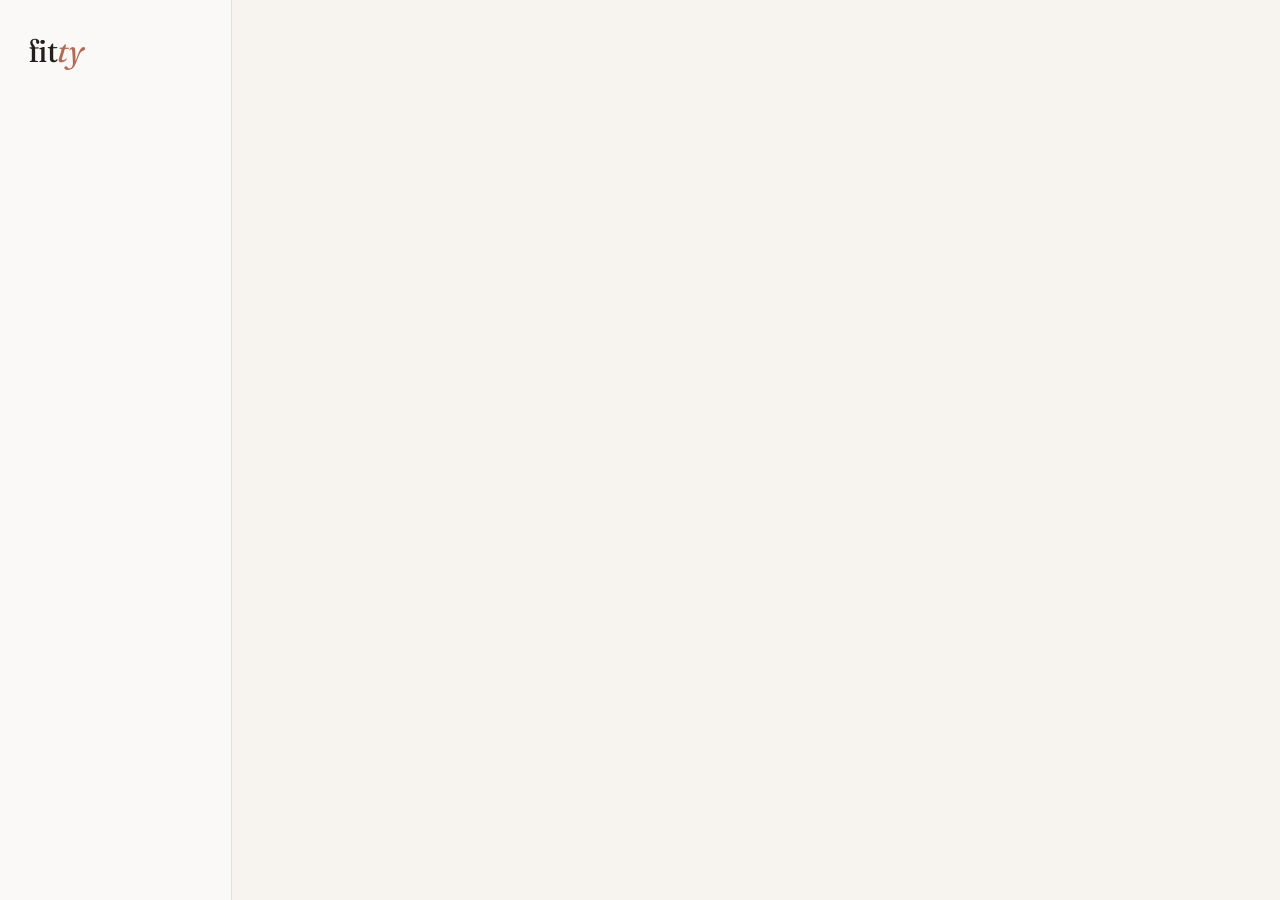
==== commit 2881b818: "Fitty v3.0 Seasonal storage, share a fit as an image, device-to-device transfer by QR. Beta merged: " ====
--- a/beta/index.html
+++ b/beta/index.html
@@ -1,52 +1,25 @@
-<!DOCTYPE html>
+<!doctype html>
 <html lang="en">
 <head>
-  <meta charset="utf-8">
-  <meta name="viewport" content="width=device-width, initial-scale=1, viewport-fit=cover">
-  <title>fitty</title>
-  <meta name="description" content="Fitty picks your outfit so you don't have to.">
-  <meta name="theme-color" content="#F7F4EF">
-  <meta name="color-scheme" content="light dark">
-  <script>
-    // Apply the saved theme before the page paints (no white flash in dark mode).
+<meta charset="utf-8">
+<meta name="viewport" content="width=device-width, initial-scale=1">
+<title>fitty</title>
+<script>
+  // The beta is now part of Fitty 3.0. Tidy up its offline copy, then open the main app,
+  // which offers to bring over anything you did in the beta.
+  (async () => {
     try {
-      var p = localStorage.getItem('fitbud:theme') || 'light';
-      var t = p === 'system' ? (matchMedia('(prefers-color-scheme: dark)').matches ? 'dark' : 'light') : p;
-      document.documentElement.dataset.theme = t;
-      var l = localStorage.getItem('fitty:lang');
-      if (l === 'ar') { document.documentElement.lang = 'ar'; document.documentElement.dir = 'rtl'; }
-    } catch (e) {}
-  </script>
-  <link rel="manifest" href="manifest.webmanifest">
-  <link rel="icon" href="icons/icon-192.png" type="image/png">
-  <link rel="apple-touch-icon" href="icons/apple-touch-icon.png">
-  <meta name="apple-mobile-web-app-capable" content="yes">
-  <meta name="mobile-web-app-capable" content="yes">
-  <meta name="apple-mobile-web-app-status-bar-style" content="default">
-  <meta name="apple-mobile-web-app-title" content="fitty">
-  <link rel="preconnect" href="https://fonts.googleapis.com">
-  <link rel="preconnect" href="https://fonts.gstatic.com" crossorigin>
-  <link href="https://fonts.googleapis.com/css2?family=Fraunces:ital,opsz,wght@0,9..144,400;0,9..144,600;1,9..144,400;1,9..144,600&family=DM+Sans:opsz,wght@9..40,400;9..40,500;9..40,600&family=IBM+Plex+Sans+Arabic:wght@400;500;600&family=Noto+Naskh+Arabic:wght@500;600&display=swap" rel="stylesheet">
-  <link rel="stylesheet" href="styles.css">
+      const regs = await navigator.serviceWorker?.getRegistrations?.() || [];
+      await Promise.all(regs.filter(r => /\/beta\/$/.test(r.scope)).map(r => r.unregister()));
+      const keys = await caches?.keys?.() || [];
+      await Promise.all(keys.filter(k => k.startsWith('fitty-beta-')).map(k => caches.delete(k)));
+    } catch (e) { }
+    location.replace('../');
+  })();
+</script>
 </head>
-<body>
-  <div class="app">
-    <aside class="sidenav" aria-label="Main">
-      <div class="brand">fit<em>ty</em></div>
-      <nav class="navlist" id="sidenav"></nav>
-    </aside>
-    <main class="main">
-      <header class="topbar">
-        <div class="brand brand-mobile">fit<em>ty</em></div>
-        <div id="topbar-right"></div>
-      </header>
-      <section id="view" class="view"></section>
-    </main>
-    <nav class="tabbar" id="tabbar" aria-label="Main"></nav>
-  </div>
-  <div id="sheets"></div>
-  <div id="toasts" aria-live="polite"></div>
-  <div id="dropveil" class="dropveil" hidden><div>Drop photos on a section</div></div>
-  <script type="module" src="js/app.js"></script>
+<body style="font-family:system-ui,sans-serif;text-align:center;padding:40px">
+  <p>The Fitty beta is now part of the main app.</p>
+  <p><a href="../">Open fitty</a></p>
 </body>
 </html>
